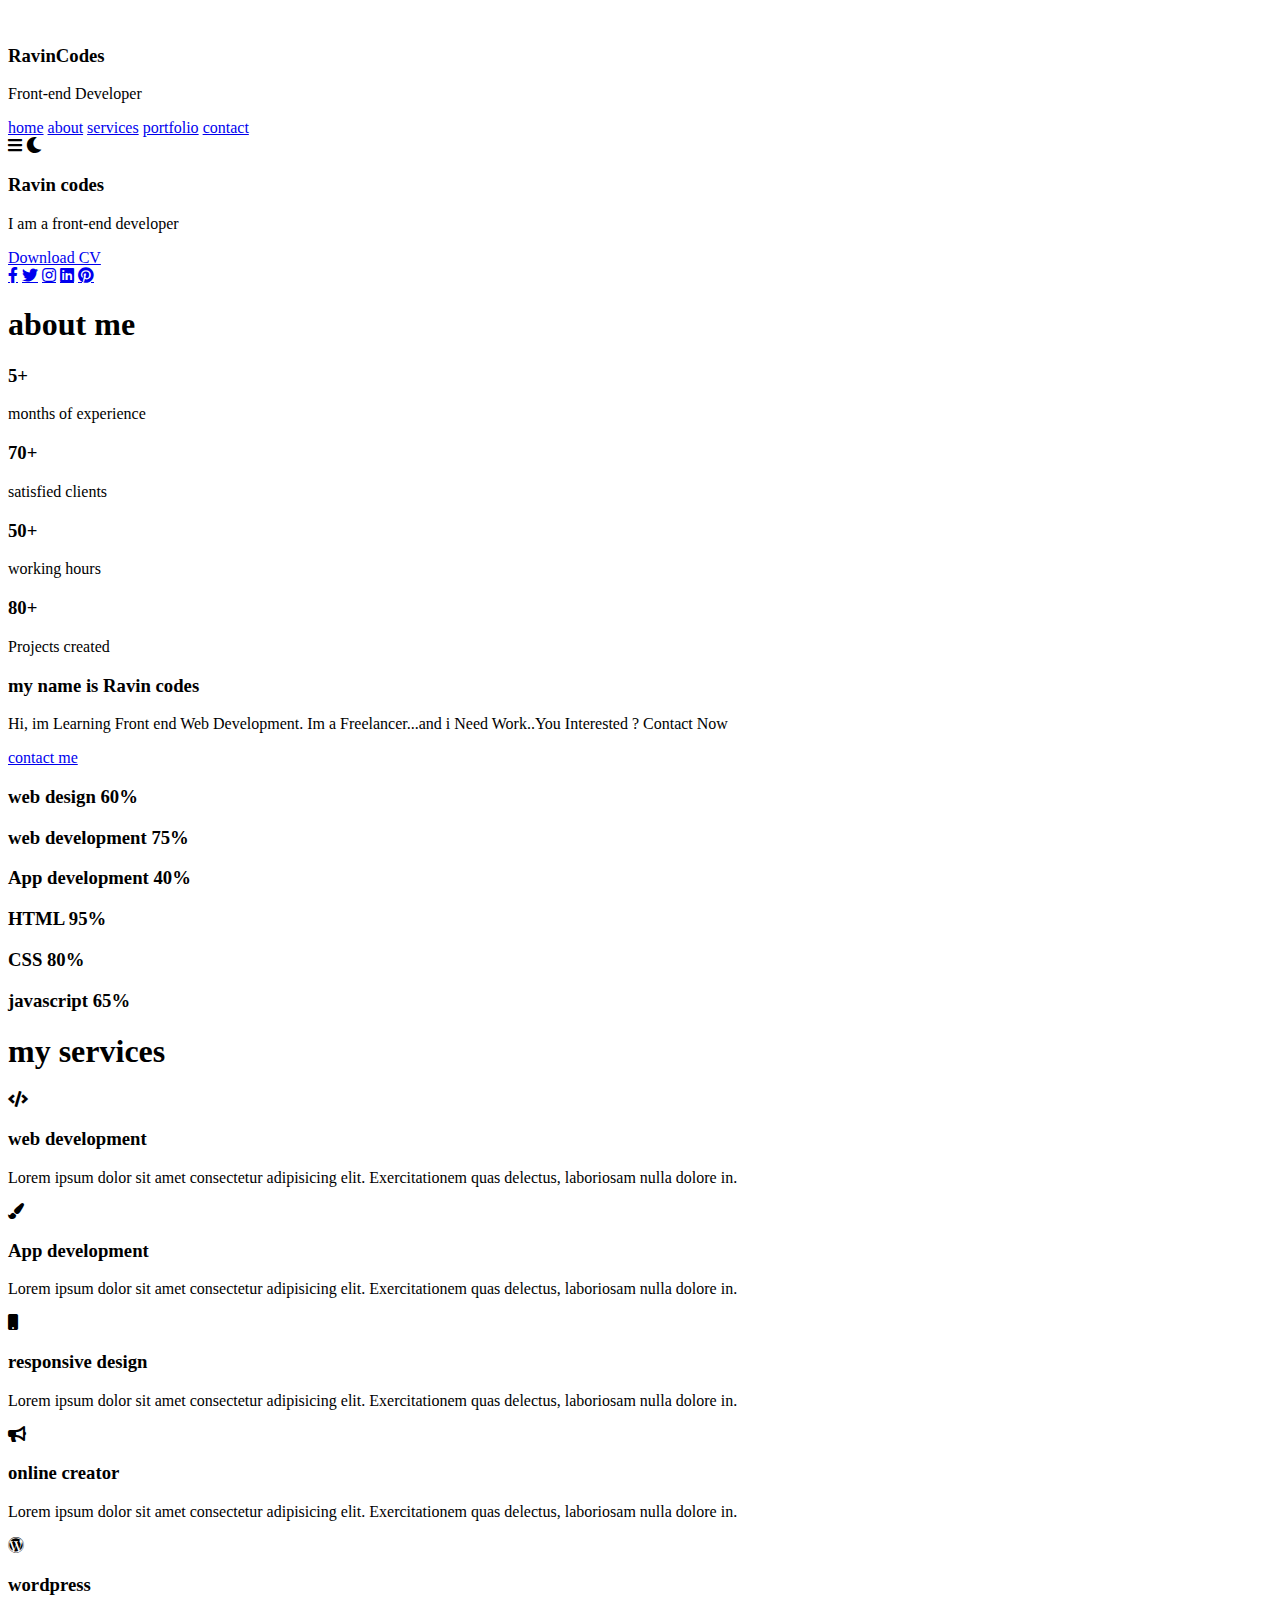
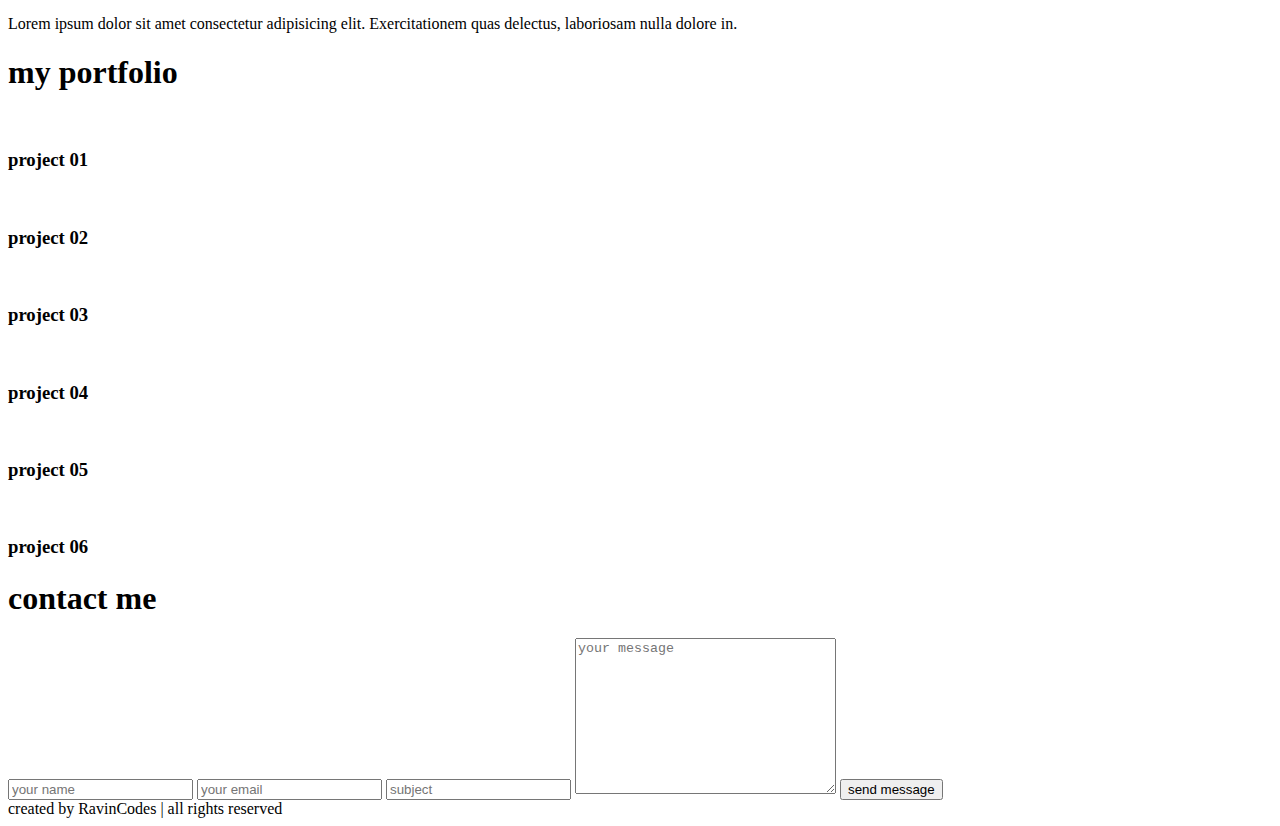
==== index.html @ 2573d25c "Update index.html" ====
<!DOCTYPE html>
<html lang="en">
<head>
    <meta charset="UTF-8">
    <meta http-equiv="X-UA-Compatible" content="IE=edge">
    <meta name="viewport" content="width=device-width, initial-scale=1.0">
    <title>RavinCodes || Portfolio</title>

    <!-- font awesome cdn link  -->
    <link rel="stylesheet" href="https://cdnjs.cloudflare.com/ajax/libs/font-awesome/5.15.4/css/all.min.css">

    <!-- custom css file link  -->
    <link rel="stylesheet" href="styles.css">

</head>
<body>
    
<!-- header section starts  -->

<header class="header">

    <div class="user">
        <img src="ravin.codes.jpg" alt="">
        <h3>RavinCodes</h3>
        <p>Front-end Developer</p>
    </div>

    <nav class="navbar">
        <a href="#home">home</a>
        <a href="#about">about</a>
        <a href="#services">services</a>
        <a href="#portfolio">portfolio</a>
        <a href="#contact">contact</a>
    </nav>

</header>

<!-- header section ends -->

<div id="menu-btn" class="fas fa-bars"></div>

<!-- theme toggler  -->

<div id="theme-toggler" class="fas fa-moon"></div>

<!-- home section starts  -->

<section class="home" id="home">

    <div class="content">
        <h3>Ravin codes</h3>
        <p>I am a front-end developer</p>
        <a href="#" class="btn">Download CV</a>
    </div>

    <div class="share">
        <a href="#" class="fab fa-facebook-f"></a>
        <a href="https://twitter.com/RavinTech56" class="fab fa-twitter"></a>
        <a href="https://www.instagram.com/ravin.codes/" class="fab fa-instagram"></a>
        <a href="#" class="fab fa-linkedin"></a>
        <a href="#" class="fab fa-pinterest"></a>
    </div>

</section>

<!-- home section ends -->

<!-- about section starts  -->

<section class="about" id="about">

    <h1 class="heading"> <span>about</span> me </h1>

    <div class="row">

        <div class="box-container">
            <div class="box">
                <h3>5+</h3>
                <p>months of experience</p>
            </div>
            <div class="box">
                <h3>70+</h3>
                <p>satisfied clients</p>
            </div>
            <div class="box">
                <h3>50+</h3>
                <p>working hours</p>
            </div>
            <div class="box">
                <h3>80+</h3>
                <p>Projects created</p>
            </div>
        </div>

        <div class="content">
            <h3>my name is <span>Ravin codes</span></h3>
            <p>Hi, im Learning Front end Web Development. Im a Freelancer...and i Need Work..You Interested ? Contact Now</p>
            <a href="#" class="btn">contact me</a>
        </div>

    </div>

    <div class="row">

        <div class="progress">
            <h3> web design <span>60%</span> </h3>
            <div class="bar bar-1-1"><span></span></div>
            <h3> web development <span>75%</span> </h3>
            <div class="bar bar-1-2"><span></span></div>
            <h3> App development <span>40%</span> </h3>
            <div class="bar bar-1-3"><span></span></div>
        </div>

        <div class="progress">
            <h3> HTML <span>95%</span> </h3>
            <div class="bar bar-2-1"><span></span></div>
            <h3> CSS <span>80%</span> </h3>
            <div class="bar bar-2-2"><span></span></div>
            <h3> javascript <span>65%</span> </h3>
            <div class="bar bar-2-3"><span></span></div>
        </div>

    </div>

</section>

<!-- about section ends -->

<!-- services section starts  -->

<section class="services" id="services">

    <h1 class="heading"> my <span>services</span> </h1>

    <div class="box-container">

        <div class="box">
            <i class="fas fa-code"></i>
            <h3>web development</h3>
            <p>Lorem ipsum dolor sit amet consectetur adipisicing elit. Exercitationem quas delectus, laboriosam nulla dolore in.</p>
        </div>

        <div class="box">
            <i class="fas fa-paint-brush"></i>
            <h3>App development</h3>
            <p>Lorem ipsum dolor sit amet consectetur adipisicing elit. Exercitationem quas delectus, laboriosam nulla dolore in.</p>
        </div>

        <div class="box">
            <i class="fas fa-mobile"></i>
            <h3>responsive design</h3>
            <p>Lorem ipsum dolor sit amet consectetur adipisicing elit. Exercitationem quas delectus, laboriosam nulla dolore in.</p>
        </div>

        <div class="box">
            <i class="fas fa-bullhorn"></i>
            <h3>online creator</h3>
            <p>Lorem ipsum dolor sit amet consectetur adipisicing elit. Exercitationem quas delectus, laboriosam nulla dolore in.</p>
        </div>

        <div class="box">
            <i class="fab fa-wordpress"></i>
            <h3>wordpress</h3>
            <p>Lorem ipsum dolor sit amet consectetur adipisicing elit. Exercitationem quas delectus, laboriosam nulla dolore in.</p>
        </div>

    </div>

</section>

<!-- services section ends -->

<!-- portfolio section starts  -->

<section class="portfolio" id="portfolio">

    <h1 class="heading"> my <span>portfolio</span> </h1>

    <div class="box-container">

        <div class="box">
            <img src="image.png" alt="">
            <div class="content">
                <h3>project 01</h3>
            </div>
        </div>

        <div class="box">
            <img src="img-2.png" alt="">
            <div class="content">
                <h3>project 02</h3>
            </div>
        </div>

        <div class="box">
            <img src="img-3.png" alt="">
            <div class="content">
                <h3>project 03</h3>
            </div>
        </div>

        <div class="box">
            <img src="img-4.png" alt="">
            <div class="content">
                <h3>project 04</h3>
            </div>
        </div>

        <div class="box">
            <img src="img-5.png" alt="">
            <div class="content">
                <h3>project 05</h3>
            </div>
        </div>

        <div class="box">
            <img src="img-6.png" alt="">
            <div class="content">
                <h3>project 06</h3>
            </div>
        </div>

    </div>

</section>

<!-- portfolio section ends -->

<!-- contact section starts -->

<section class="contact" id="contact">

    <h1 class="heading"> <span>contact</span> me </h1>

    <form action="https://formspree.io/f/mrgjjgkv" method="POST">
        <input name="Full Name" type="text" placeholder="your name" class="box">
        <input name="Email Account" type="email" placeholder="your email" class="box">
        <input name="Subject" type="text" placeholder="subject" class="box">
        <textarea name="Message Information" class="box" placeholder="your message" id="" cols="30" rows="10"></textarea>
        <input type="submit" value="send message" class="btn">
    </form>

</section>

<!-- contact section ends -->

<div class="credits"> created by <span>RavinCodes</span> | all rights reserved </div>


<!-- custom js file link  -->
<script src="portfolio.js"></script>

</body>
</html>
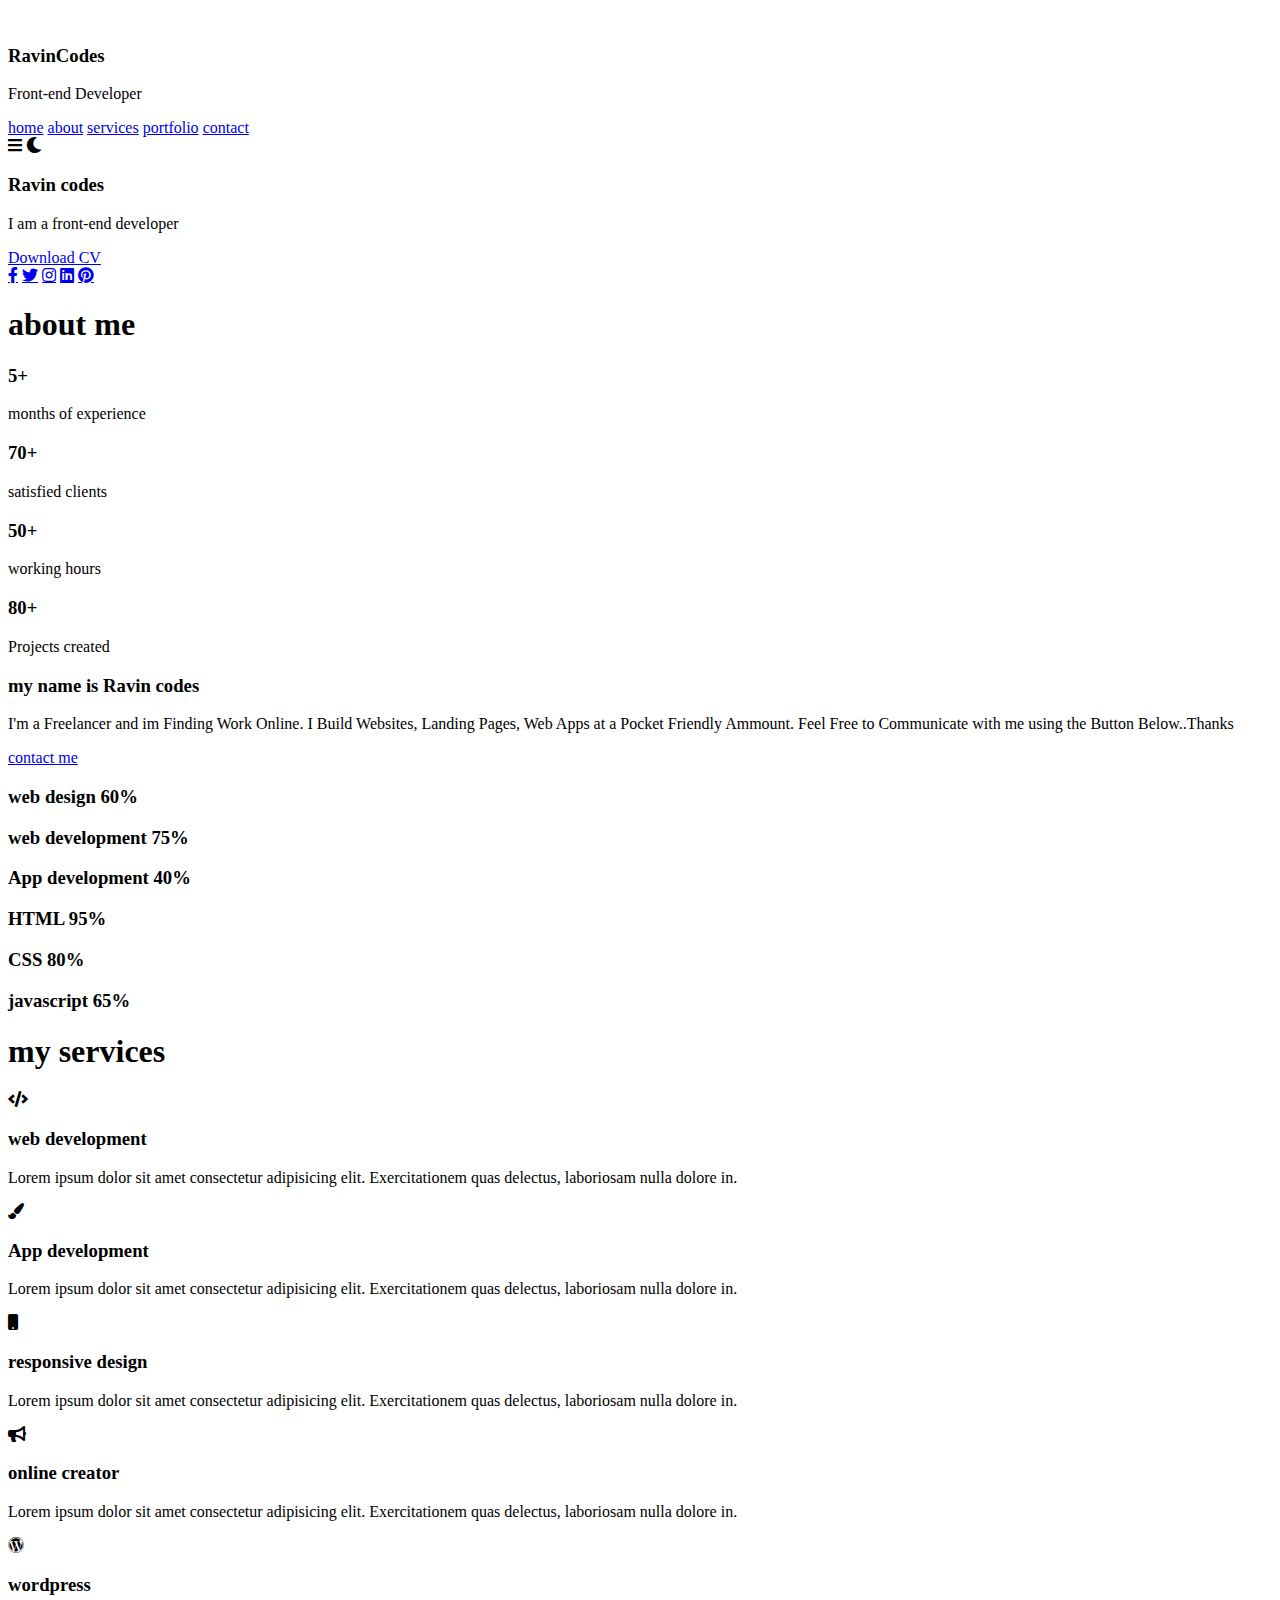
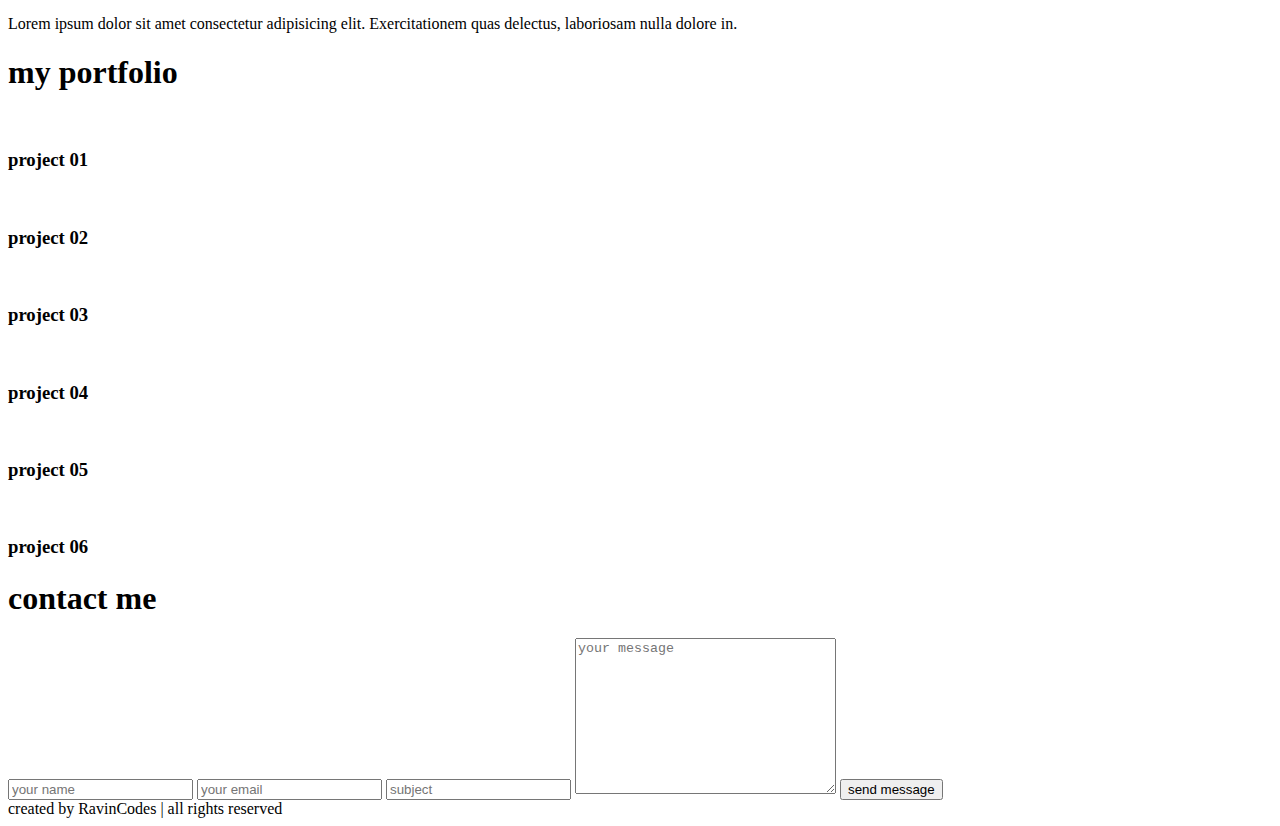
==== commit b9c9a526: "Update index.html" ====
--- a/index.html
+++ b/index.html
@@ -94,7 +94,7 @@
 
         <div class="content">
             <h3>my name is <span>Ravin codes</span></h3>
-            <p>Hi, im Learning Front end Web Development. Im a Freelancer...and i Need Work..You Interested ? Contact Now</p>
+            <p>I'm a Freelancer and im Finding Work Online. I Build Websites, Landing Pages, Web Apps at a Pocket Friendly Ammount. Feel Free to Communicate with me using the Button Below..Thanks</p>
             <a href="#" class="btn">contact me</a>
         </div>
 
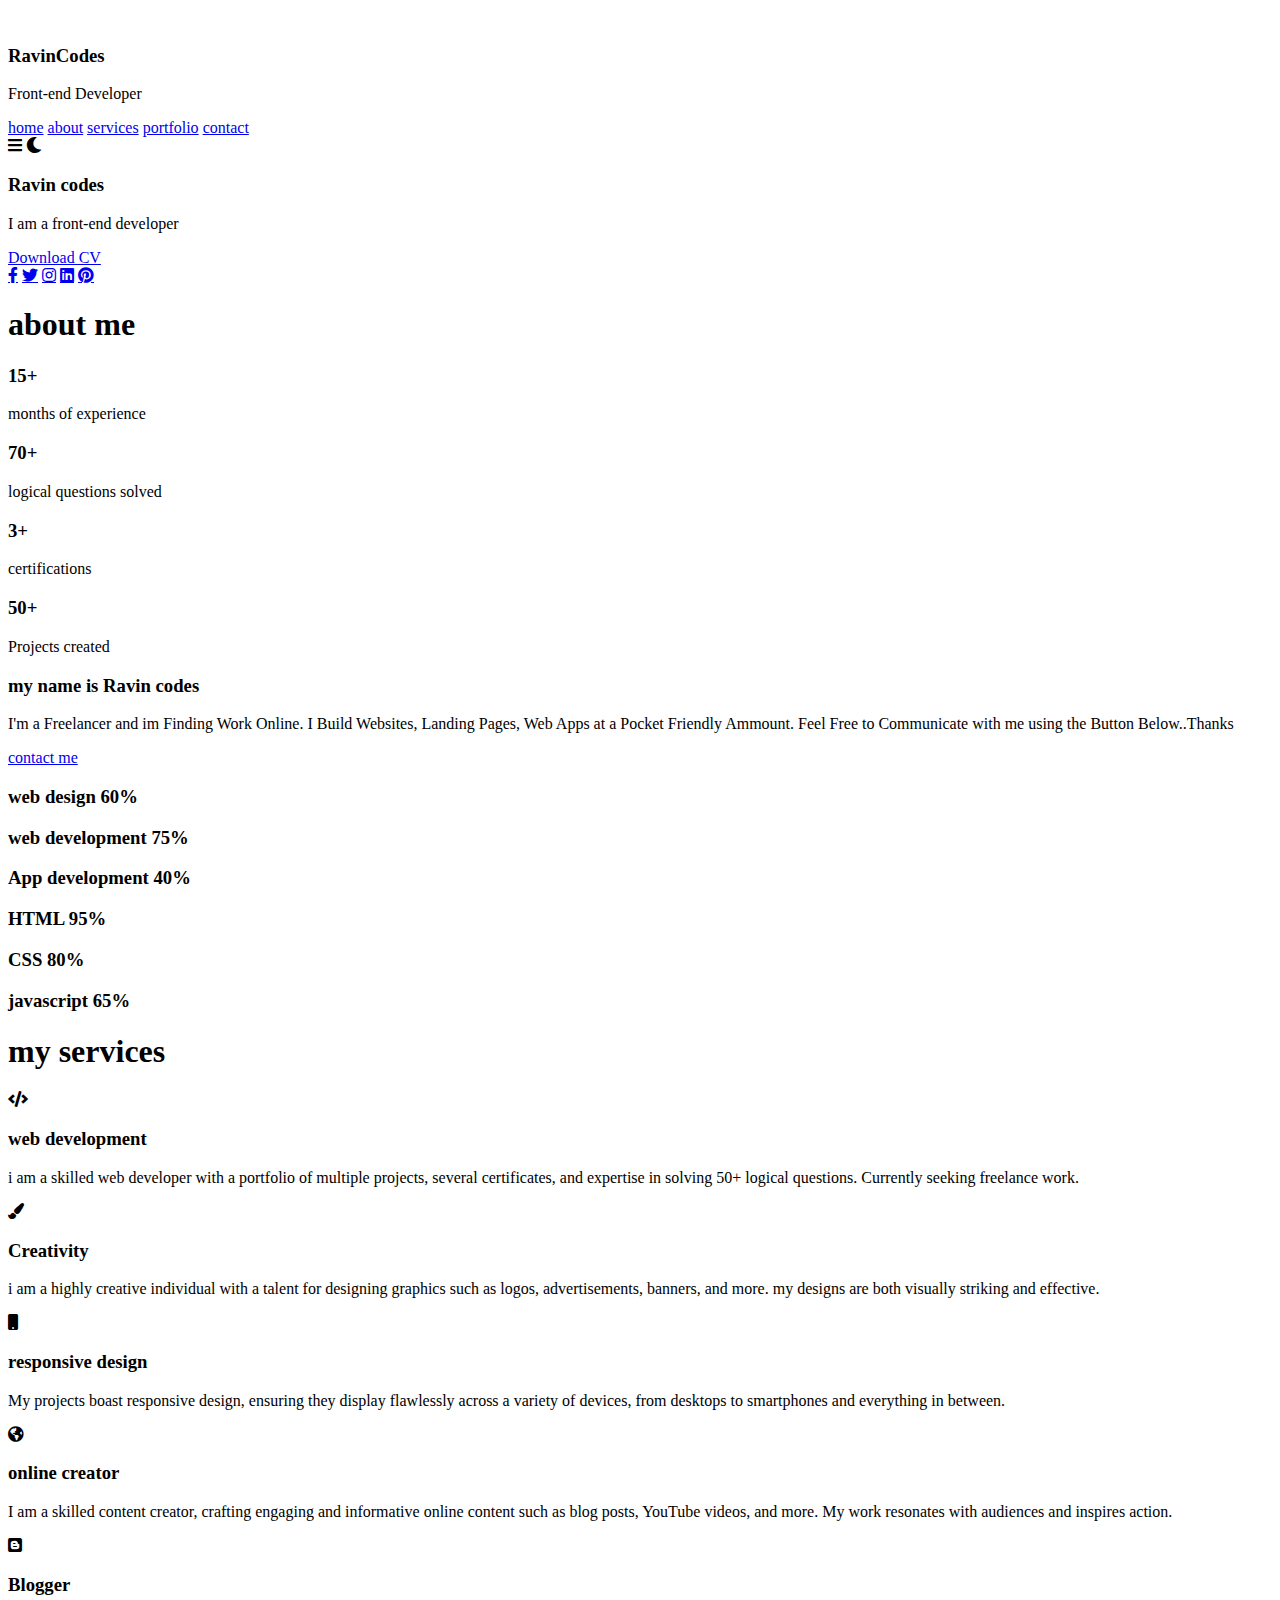
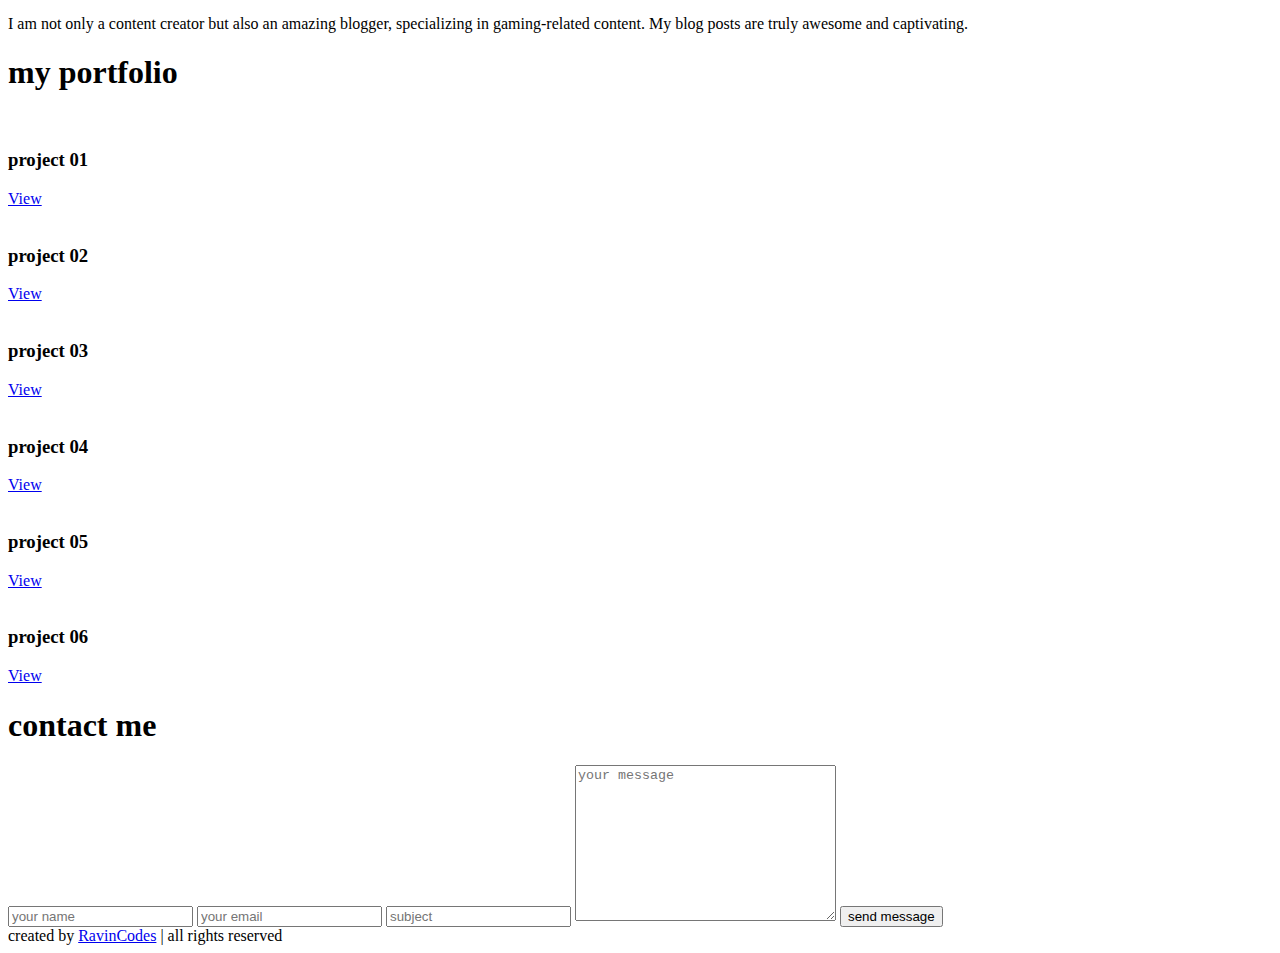
==== commit 624c05b4: "Update index.html" ====
--- a/index.html
+++ b/index.html
@@ -12,6 +12,12 @@
     <!-- custom css file link  -->
     <link rel="stylesheet" href="styles.css">
 
+    <!-- Adsense Link     -->
+    
+    <script async src="https://pagead2.googlesyndication.com/pagead/js/adsbygoogle.js?client=ca-pub-9619316453219452"
+     crossorigin="anonymous"></script>
+    
+    
 </head>
 <body>
     
@@ -75,19 +81,19 @@
 
         <div class="box-container">
             <div class="box">
-                <h3>5+</h3>
+                <h3>15+</h3>
                 <p>months of experience</p>
             </div>
             <div class="box">
                 <h3>70+</h3>
-                <p>satisfied clients</p>
+                <p>logical questions solved</p>
+            </div>
+            <div class="box">
+                <h3>3+</h3>
+                <p>certifications</p>
             </div>
             <div class="box">
                 <h3>50+</h3>
-                <p>working hours</p>
-            </div>
-            <div class="box">
-                <h3>80+</h3>
                 <p>Projects created</p>
             </div>
         </div>
@@ -95,7 +101,7 @@
         <div class="content">
             <h3>my name is <span>Ravin codes</span></h3>
             <p>I'm a Freelancer and im Finding Work Online. I Build Websites, Landing Pages, Web Apps at a Pocket Friendly Ammount. Feel Free to Communicate with me using the Button Below..Thanks</p>
-            <a href="#" class="btn">contact me</a>
+            <a href="#contact" class="btn">contact me</a>
         </div>
 
     </div>
@@ -137,31 +143,31 @@
         <div class="box">
             <i class="fas fa-code"></i>
             <h3>web development</h3>
-            <p>Lorem ipsum dolor sit amet consectetur adipisicing elit. Exercitationem quas delectus, laboriosam nulla dolore in.</p>
+            <p>i am a skilled web developer with a portfolio of multiple projects, several certificates, and expertise in solving 50+ logical questions. Currently seeking freelance work.</p>
         </div>
 
         <div class="box">
             <i class="fas fa-paint-brush"></i>
-            <h3>App development</h3>
-            <p>Lorem ipsum dolor sit amet consectetur adipisicing elit. Exercitationem quas delectus, laboriosam nulla dolore in.</p>
+            <h3>Creativity</h3>
+            <p>i am a highly creative individual with a talent for designing graphics such as logos, advertisements, banners, and more. my designs are both visually striking and effective.</p>
         </div>
 
         <div class="box">
             <i class="fas fa-mobile"></i>
             <h3>responsive design</h3>
-            <p>Lorem ipsum dolor sit amet consectetur adipisicing elit. Exercitationem quas delectus, laboriosam nulla dolore in.</p>
-        </div>
-
-        <div class="box">
-            <i class="fas fa-bullhorn"></i>
+            <p>My projects boast responsive design, ensuring they display flawlessly across a variety of devices, from desktops to smartphones and everything in between.</p>
+        </div>
+
+        <div class="box">
+            <i class="fas fa-globe-americas"></i>
             <h3>online creator</h3>
-            <p>Lorem ipsum dolor sit amet consectetur adipisicing elit. Exercitationem quas delectus, laboriosam nulla dolore in.</p>
-        </div>
-
-        <div class="box">
-            <i class="fab fa-wordpress"></i>
-            <h3>wordpress</h3>
-            <p>Lorem ipsum dolor sit amet consectetur adipisicing elit. Exercitationem quas delectus, laboriosam nulla dolore in.</p>
+            <p>I am a skilled content creator, crafting engaging and informative online content such as blog posts, YouTube videos, and more. My work resonates with audiences and inspires action.</p>
+        </div>
+
+        <div class="box">
+            <i class="fab fa-blogger"></i>
+            <h3>Blogger</h3>
+            <p>I am not only a content creator but also an amazing blogger, specializing in gaming-related content. My blog posts are truly awesome and captivating.</p>
         </div>
 
     </div>
@@ -182,6 +188,7 @@
             <img src="image.png" alt="">
             <div class="content">
                 <h3>project 01</h3>
+                <a href="#" class="btn">View</a>
             </div>
         </div>
 
@@ -189,6 +196,7 @@
             <img src="img-2.png" alt="">
             <div class="content">
                 <h3>project 02</h3>
+                <a href="#" class="btn">View</a>
             </div>
         </div>
 
@@ -196,6 +204,7 @@
             <img src="img-3.png" alt="">
             <div class="content">
                 <h3>project 03</h3>
+                <a href="#" class="btn">View</a>
             </div>
         </div>
 
@@ -203,6 +212,7 @@
             <img src="img-4.png" alt="">
             <div class="content">
                 <h3>project 04</h3>
+                <a href="#" class="btn">View</a>
             </div>
         </div>
 
@@ -210,6 +220,7 @@
             <img src="img-5.png" alt="">
             <div class="content">
                 <h3>project 05</h3>
+                <a href="#" class="btn">View</a>
             </div>
         </div>
 
@@ -217,6 +228,7 @@
             <img src="img-6.png" alt="">
             <div class="content">
                 <h3>project 06</h3>
+                <a href="#" class="btn">View</a>
             </div>
         </div>
 
@@ -244,7 +256,7 @@
 
 <!-- contact section ends -->
 
-<div class="credits"> created by <span>RavinCodes</span> | all rights reserved </div>
+<div class="credits"> created by <span><a href="https://www.instagram.com/ravin.codes/">RavinCodes</span></a> | all rights reserved </div>
 
 
 <!-- custom js file link  -->
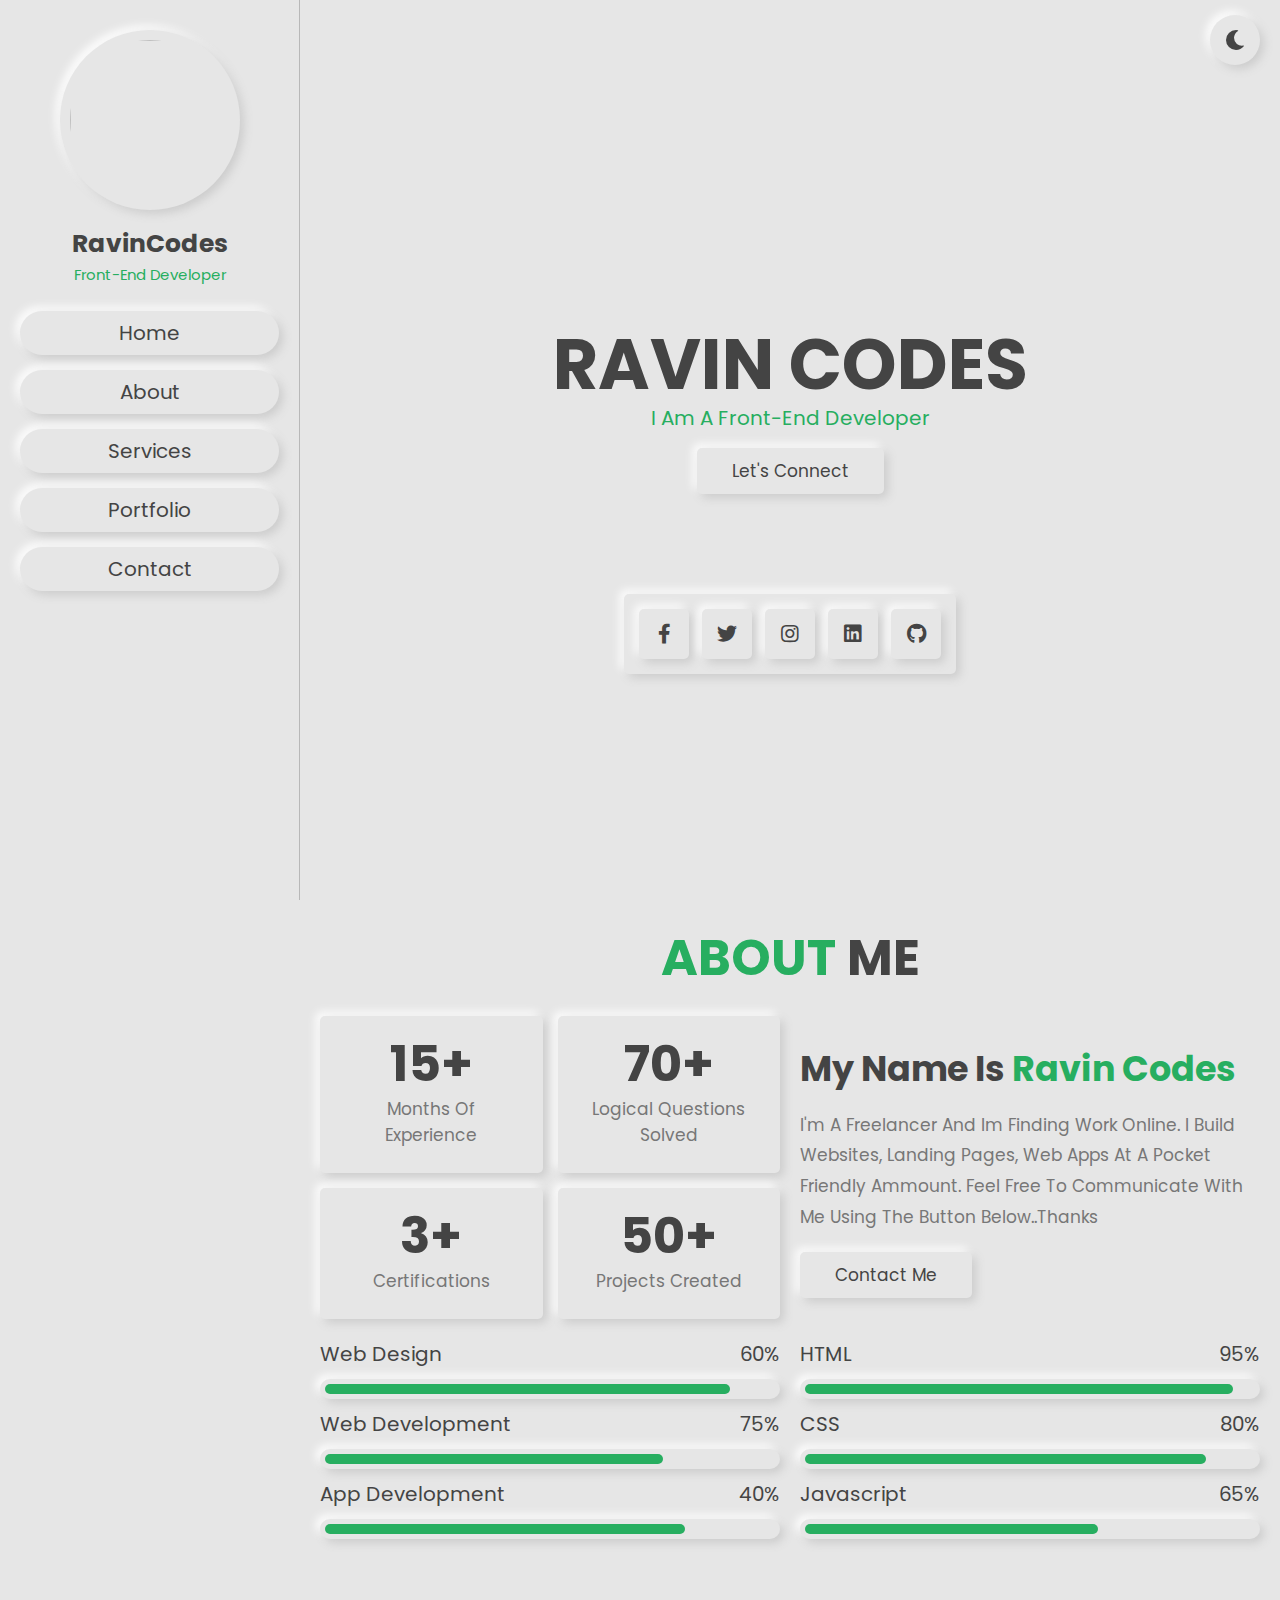
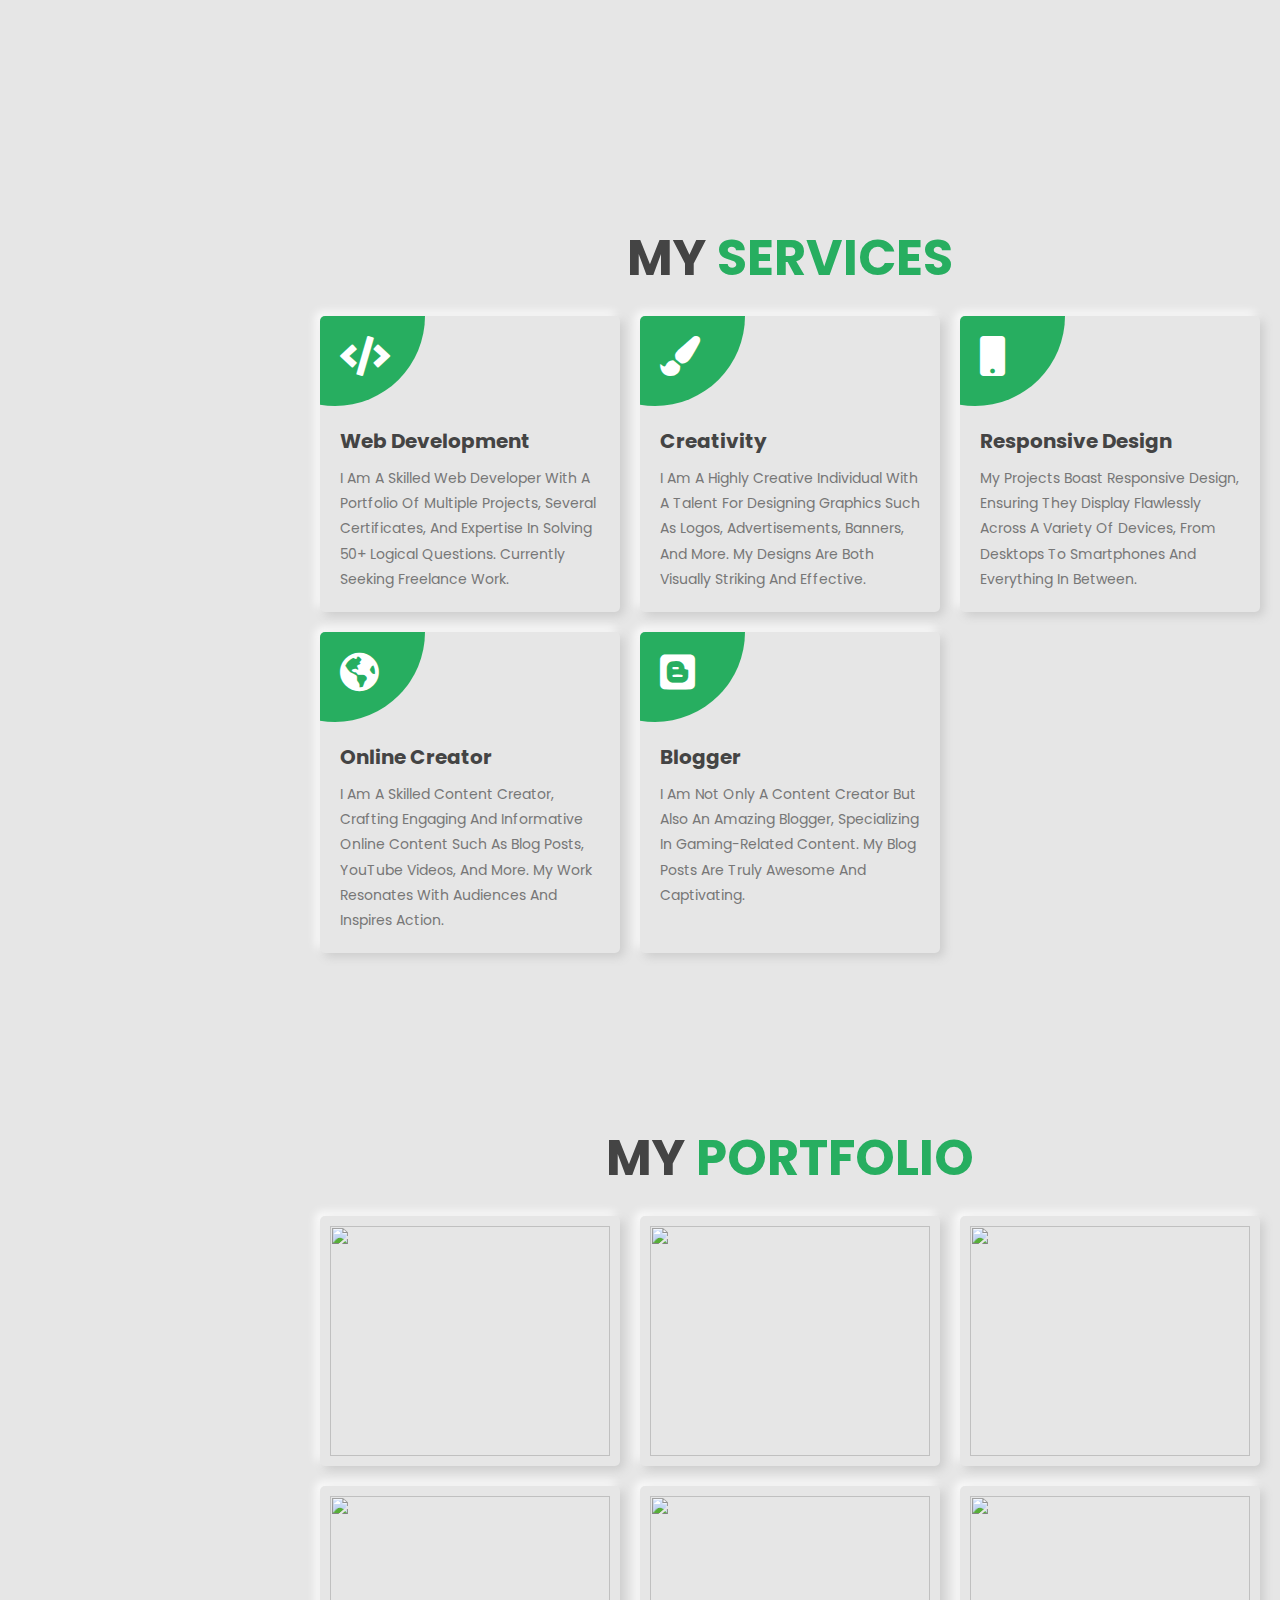
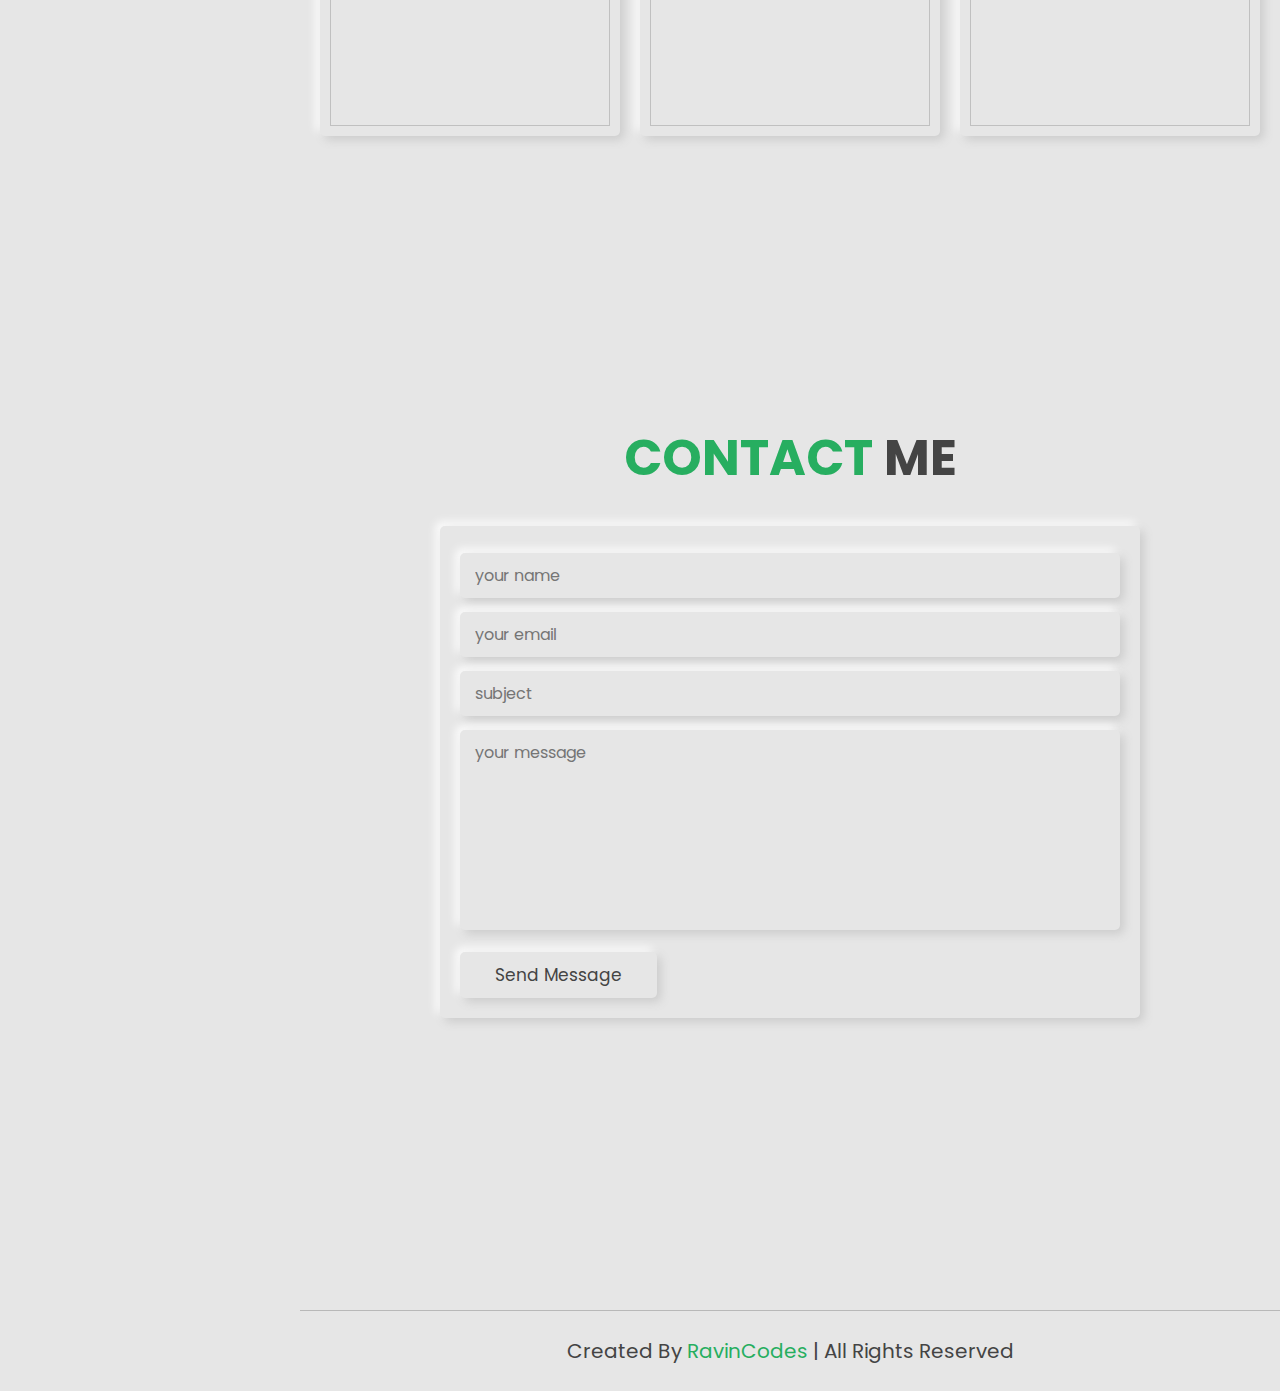
==== commit 2cd1316d: "Update index.html" ====
--- a/index.html
+++ b/index.html
@@ -56,15 +56,15 @@
     <div class="content">
         <h3>Ravin codes</h3>
         <p>I am a front-end developer</p>
-        <a href="#" class="btn">Download CV</a>
+        <a href="#contact" class="btn">Let's Connect</a>
     </div>
 
     <div class="share">
         <a href="#" class="fab fa-facebook-f"></a>
         <a href="https://twitter.com/RavinTech56" class="fab fa-twitter"></a>
         <a href="https://www.instagram.com/ravin.codes/" class="fab fa-instagram"></a>
-        <a href="#" class="fab fa-linkedin"></a>
-        <a href="#" class="fab fa-pinterest"></a>
+        <a href="https://www.linkedin.com/in/ravin-codes-64129b229/" class="fab fa-linkedin"></a>
+        <a href="https://github.com/RavinCodes" class="fab fa-github"></a>
     </div>
 
 </section>
@@ -256,7 +256,7 @@
 
 <!-- contact section ends -->
 
-<div class="credits"> created by <span><a href="https://www.instagram.com/ravin.codes/">RavinCodes</span></a> | all rights reserved </div>
+<div class="credits"> created by <span><a href="https://www.instagram.com/ravin.codes/">RavinCodes</a></span> | all rights reserved </div>
 
 
 <!-- custom js file link  -->
--- a/styles.css
+++ b/styles.css
@@ -0,0 +1,530 @@
+@import url('https://fonts.googleapis.com/css2?family=Poppins:wght@100;200;300;400;500;600;700&display=swap');
+
+:root{
+    --green:#27ae60;
+    --black:#444;
+    --light-color:#777;
+    --bg-color:#e6e6e6;
+    --border:.1rem solid rgba(0,0,0,.2);
+    --box-shadow:.4rem .4rem 1rem #ccc,
+                -.4rem -.4rem 1rem #fff;
+    --box-shadow-inset:.4rem .4rem 1rem #ccc inset,
+                      -.4rem -.4rem 1rem #fff inset;
+}
+
+*{
+    font-family: 'Poppins', sans-serif;
+    margin:0; padding:0;
+    box-sizing: border-box;
+    outline: none; border:none;
+    text-decoration: none;
+    text-transform: capitalize;
+    transition: .2s linear;
+}
+
+html{
+    font-size: 62.5%;
+    overflow-x: hidden;
+    scroll-behavior: smooth;
+}
+
+body{
+    background: var(--bg-color);
+    padding-left: 30rem;
+}
+
+body.active{
+    --black:#fff;
+    --light-color:#ddd;
+    --bg-color:#222;
+    --border:.1rem solid rgba(0,0,0,.4);
+    --box-shadow:.4rem .4rem 1rem #111,
+                -.4rem -.4rem 1rem #333;
+    --box-shadow-inset:.4rem .4rem 1rem #111 inset,
+                      -.4rem -.4rem 1rem #333 inset;
+}
+
+section{
+    min-height: 100vh;
+    padding:2rem;
+}
+
+.btn{
+    margin-top: 1rem;
+    display: inline-block;
+    padding:1rem 3.5rem;
+    border-radius: .5rem;
+    font-size: 1.7rem;
+    cursor: pointer;
+    background: none;
+    color:var(--black);
+    box-shadow: var(--box-shadow);
+}
+
+.btn:hover{
+    box-shadow: var(--box-shadow-inset);
+    color:var(--green);
+}
+
+.heading{
+    text-align: center;
+    font-size: 5rem;
+    color:var(--black);
+    text-transform: uppercase;
+    padding-bottom: 2rem;
+}
+
+.heading span{
+    color:var(--green);
+    text-transform: uppercase;
+}
+
+.header{
+    position: fixed;
+    top:0; left: 0;
+    z-index: 999;
+    background: var(--bg-color);
+    width: 30rem;
+    border-right: var(--border);
+    height: 100%;
+    padding:2rem;
+    text-align: center;
+}
+
+.header .user img{
+    margin:1rem 0;
+    border:1rem solid transparent;
+    border-radius: 50%;
+    height: 18rem;
+    width: 18rem;
+    box-shadow: var(--box-shadow);
+}
+
+.header .user h3{
+    color:var(--black);
+    font-size: 2.5rem;
+}
+
+.header .user p{
+    color:var(--green);
+    font-size: 1.5rem;
+}
+
+.header .navbar{
+    padding-top: 1rem;
+}
+
+.header .navbar a{
+    display: block;
+    margin:1.5rem 0;
+    padding:.7rem;
+    border-radius: 5rem;
+    font-size: 2rem;
+    box-shadow: var(--box-shadow);
+    color:var(--black);
+}
+
+.header .navbar a:hover{
+    box-shadow: var(--box-shadow-inset);
+    color: var(--green);
+}
+
+#menu-btn{
+    position: fixed;
+    top:1.5rem; left: 2rem;
+    z-index: 1000;
+    height: 5rem;
+    width: 5rem;
+    line-height: 5rem;
+    border-radius: 50%;
+    font-size: 2rem;
+    cursor: pointer;
+    box-shadow: var(--box-shadow);
+    text-align: center;
+    color:var(--black);
+    background: var(--bg-color);
+    display: none;
+}
+
+#menu-btn:hover{
+    color:var(--green);
+    box-shadow: var(--box-shadow-inset);
+}
+
+#theme-toggler{
+    position: fixed;
+    top:1.5rem; right: 2rem;
+    z-index: 1000;
+    height: 5rem;
+    width: 5rem;
+    line-height: 5rem;
+    border-radius: 50%;
+    font-size: 2rem;
+    cursor: pointer;
+    box-shadow: var(--box-shadow);
+    text-align: center;
+    color:var(--black);
+    background: var(--bg-color);
+}
+
+#theme-toggler:hover{
+    color:var(--green);
+    box-shadow: var(--box-shadow-inset);
+}
+
+.home{
+    display: flex;
+    flex-flow: column;
+    align-items: center;
+    justify-content: center;
+    text-align: center;
+}
+
+.home .content h3{
+    font-size: 7rem;
+    color:var(--black);
+    line-height: 1.1;
+    text-transform: uppercase;
+}
+
+.home .content p{
+    font-size: 2rem;
+    color:var(--green);
+    padding-bottom: .5rem;
+}
+
+.home .share{
+    position: relative;
+    top: 10rem;
+    border-radius: .5rem;
+    box-shadow: var(--box-shadow);
+    padding:1rem;
+}
+
+.home .share a{
+    height: 5rem;
+    width: 5rem;
+    line-height: 5rem;
+    box-shadow: var(--box-shadow);
+    margin:.5rem;
+    font-size: 2rem;
+    color:var(--black);
+    border-radius: .5rem;
+}
+
+.home .share a:hover{
+    box-shadow: var(--box-shadow-inset);
+    color:var(--green);
+}
+
+.about .row{
+    display: flex;
+    align-items: center;
+    flex-wrap: wrap-reverse;
+    gap:2rem;
+}
+
+.about .row .box-container{
+    flex:1 1 40rem;
+    display: flex;
+    gap:1.5rem;
+    flex-wrap: wrap;
+}
+
+.about .row .box-container .box{
+    flex:1 1 18rem;
+    text-align: center;
+    padding:2rem;
+    border-radius: .5rem;
+    box-shadow: var(--box-shadow);
+}
+
+.about .row .box-container .box h3{
+    font-size: 5rem;
+    color:var(--black);
+    line-height: 1.1;
+}
+
+.about .row .box-container .box p{
+    font-size: 1.7rem;
+    color:var(--light-color);
+    padding:.5rem 0;
+}
+
+.about .row .content{
+    flex:1 1 40rem;
+}
+
+.about .row .content h3{
+    font-size: 3.5rem;
+    color:var(--black);
+    line-height: 1.8;
+}
+
+.about .row .content h3 span{
+    color:var(--green);
+}
+
+.about .row .content p{
+    font-size: 1.7rem;
+    color:var(--light-color);
+    line-height: 1.8;
+    padding:1rem 0;
+}
+
+.about .row:nth-child(3){
+    padding-top: 2rem;
+}
+
+.about .row .progress{
+    flex:1 1 40rem;
+}
+
+.about .row .progress h3{
+    color:var(--black);
+    font-weight: normal;
+    font-size: 2rem;
+    display: flex;
+    align-items: center;
+    justify-content: space-between;
+}
+
+.about .row .progress .bar{
+    box-shadow: var(--box-shadow);
+    border-radius: 5rem;
+    height:2rem;
+    padding:.5rem;
+    margin:1rem 0;
+}
+
+.about .row .progress .bar span{
+    display: block;
+    height: 100%;
+    background: var(--green);
+    border-radius: 5rem;
+}
+
+.about .row .progress .bar-1-1 span{
+    width: 90%;
+}
+
+.about .row .progress .bar-1-2 span{
+    width: 75%;
+}
+
+.about .row .progress .bar-1-3 span{
+    width: 80%;
+}
+
+.about .row .progress .bar-2-1 span{
+    width: 95%;
+}
+
+.about .row .progress .bar-2-2 span{
+    width: 89%;
+}
+
+.about .row .progress .bar-2-3 span{
+    width: 65%;
+}
+
+.services .box-container{
+    display: grid;
+    grid-template-columns: repeat(auto-fit, minmax(27rem, 1fr));
+    gap:2rem;
+}
+
+.services .box-container .box{
+    padding:2rem;
+    border-radius: .5rem;
+    box-shadow: var(--box-shadow);
+    position: relative;
+    z-index: 0;
+    overflow:hidden;
+}
+
+.services .box-container .box i{
+    font-size:4rem;
+    padding-bottom: 5rem;
+    color:#fff;
+}
+
+.services .box-container .box h3{
+    font-size:2rem;
+    padding-bottom: 1rem;
+    color:var(--black);
+}
+
+.services .box-container .box p{
+    font-size:1.4rem;
+    line-height: 1.8;
+    color:var(--light-color);
+}
+
+.services .box-container .box::before{
+    content: '';
+    position: absolute;
+    top:0; left: 0;
+    height: 100%;
+    width: 100%;
+    background: var(--green);
+    z-index: -1;
+    clip-path: circle(9rem at 5% 0%);
+    transition: .3s linear;
+}
+
+.services .box-container .box:hover::before{    
+    clip-path: circle(100%);
+}
+
+.services .box-container .box:hover > *{
+    color:#fff;
+}
+
+.portfolio .box-container{
+    display: grid;
+    grid-template-columns: repeat(auto-fit, minmax(27rem, 1fr));
+    gap:2rem;
+}
+
+.portfolio .box-container .box{
+    height: 25rem;
+    border-radius: .5rem;
+    overflow:hidden;
+    box-shadow: var(--box-shadow);
+    position: relative;
+    border:1rem solid transparent;
+}
+
+.portfolio .box-container .box img{
+    height: 100%;
+    width: 100%;
+    object-fit: cover;
+}
+
+.portfolio .box-container .box .content{
+    position: absolute;
+    top:0; left: 0;
+    height: 100%;
+    width: 100%;
+    background: var(--bg-color);
+    display: grid;
+    place-items: center;
+    transform: scale(0);
+}
+
+.portfolio .box-container .box:hover .content{
+    transform: scale(1);
+    border:2px solid var(--green);
+}
+
+.portfolio .box-container .box .content h3{
+    font-size: 2.5rem;
+    color:var(--black);
+    text-transform: uppercase;
+    transform: translateY(-7rem);
+    opacity: 0;
+    transition-delay: .3s;
+}
+
+.portfolio .box-container .box:hover .content h3{
+    transform: translateY(0rem);
+    opacity: 1;
+}
+
+.contact form{
+    margin:1rem auto;
+    max-width: 70rem;
+    border-radius: .5rem;
+    box-shadow: var(--box-shadow);
+    padding:2rem;
+}
+
+.contact form .box{
+    padding:1rem 1.5rem;
+    width:100%;
+    background: none;
+    color:var(--black);
+    font-size: 1.6rem;
+    text-transform: none;
+    margin:.7rem 0;
+    box-shadow: var(--box-shadow);
+    border-radius: .5rem;
+}
+
+.contact form textarea{
+    height: 20rem;
+    resize: none;
+}
+
+.contact form .box:focus{
+    box-shadow: var(--box-shadow-inset);
+}
+
+.credits{
+    font-size: 2rem;
+    text-align: center;
+    padding:2.5rem 1rem;
+    margin-top: 1rem;
+    border-top: var(--border);
+    color:var(--black);
+}
+
+.credits span a{
+    color: var(--green);
+}
+
+
+
+
+
+
+
+
+
+
+
+
+
+
+
+
+/* media queries  */
+
+@media (max-width:991px){
+
+    html{
+        font-size: 55%;
+    }
+
+    body{
+        padding-left: 0;
+    }
+
+    .header{
+        left:-110%;
+    }
+
+    .header.active{
+        left:0%;
+        transition: .4s linear;
+    }
+
+    #menu-btn{
+        display: initial;
+    }
+
+}
+
+@media (max-width:450px){
+
+    html{
+        font-size: 50%;
+    }
+
+    .header{
+        width:100%;
+        border-right: 0;
+    }
+
+}
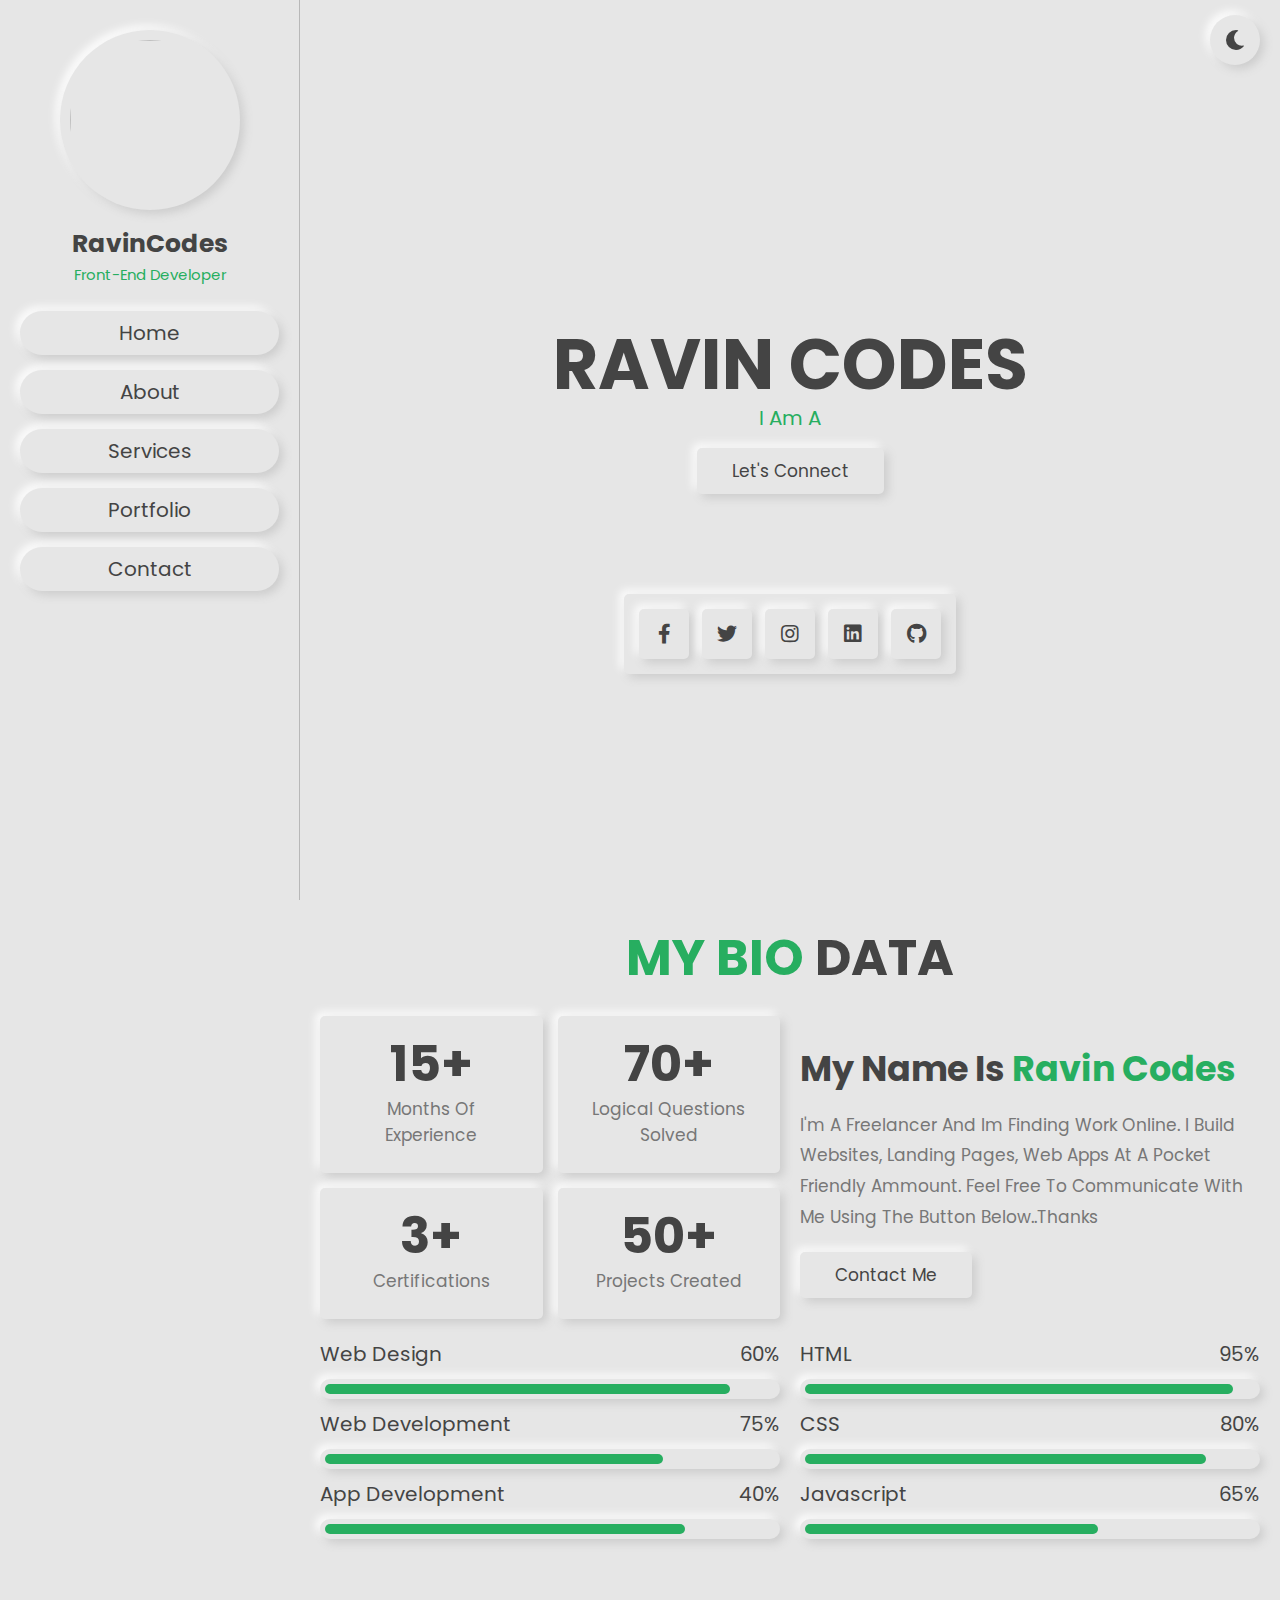
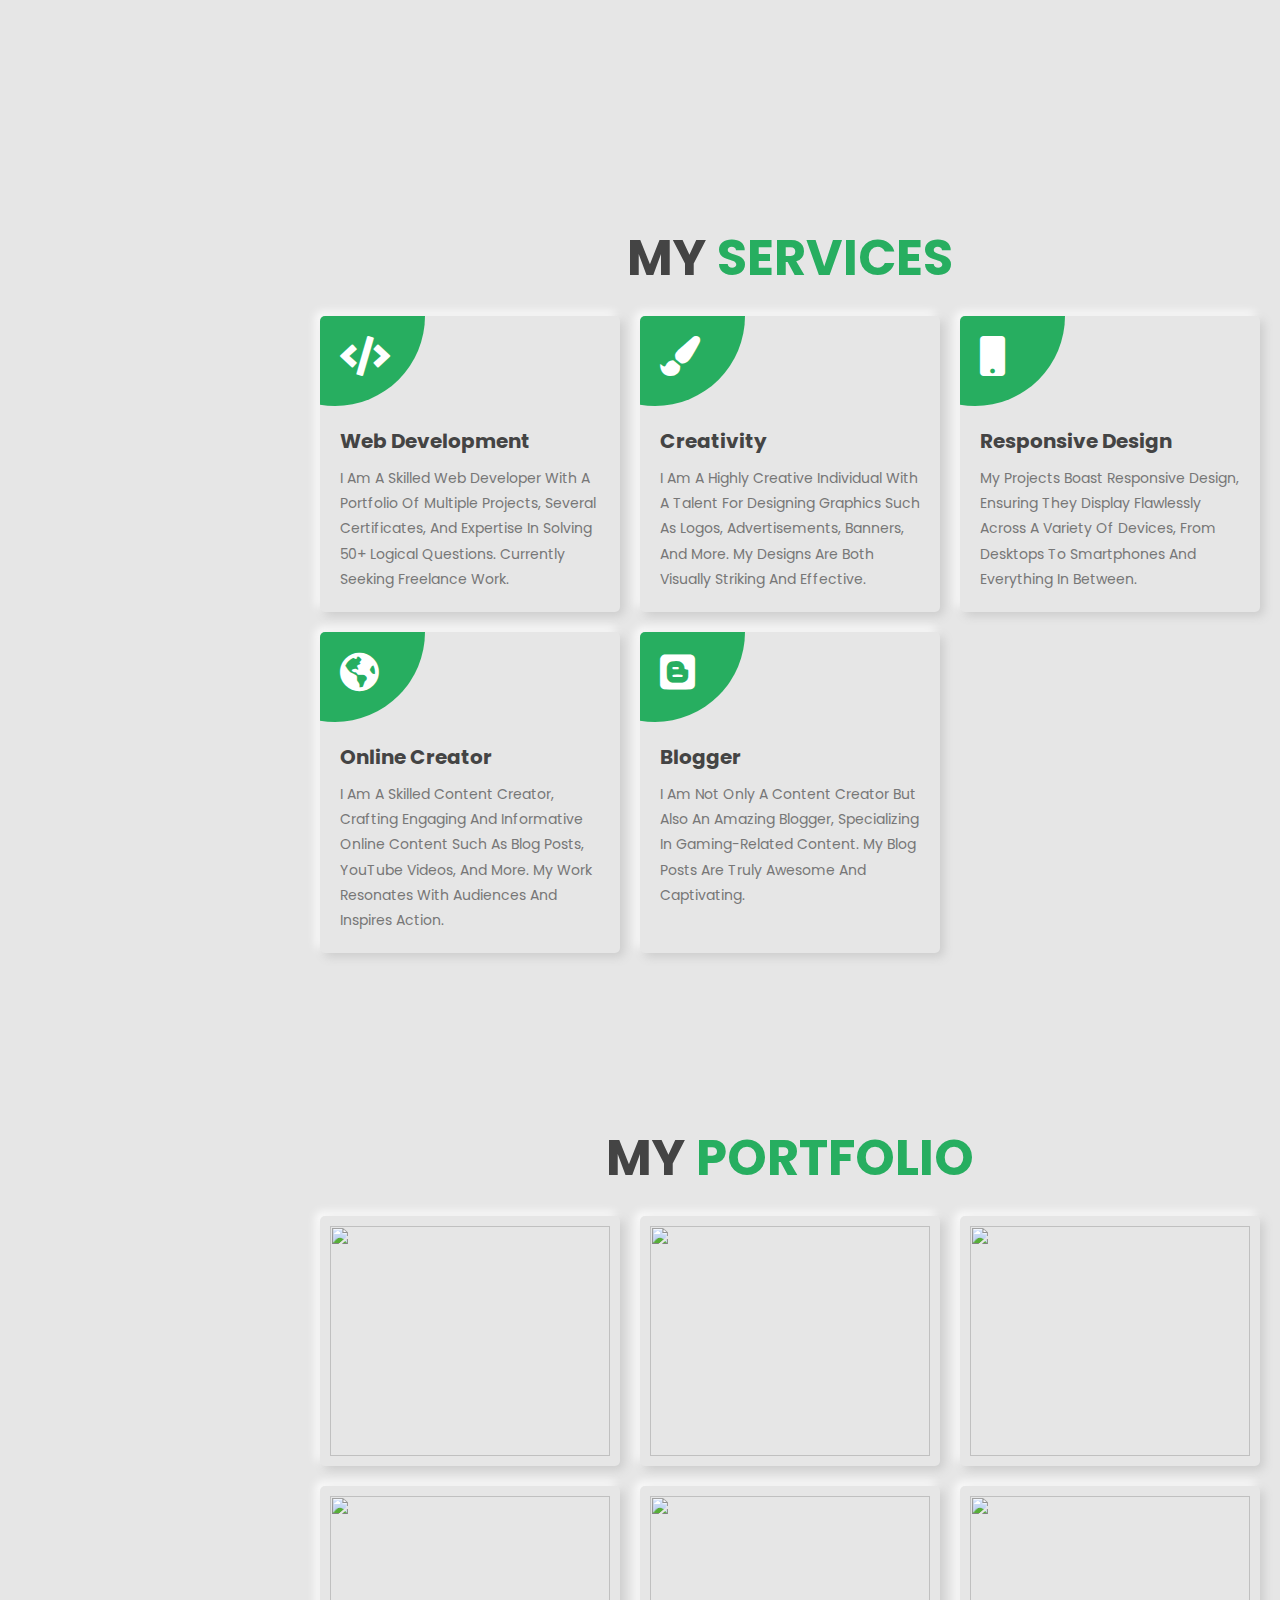
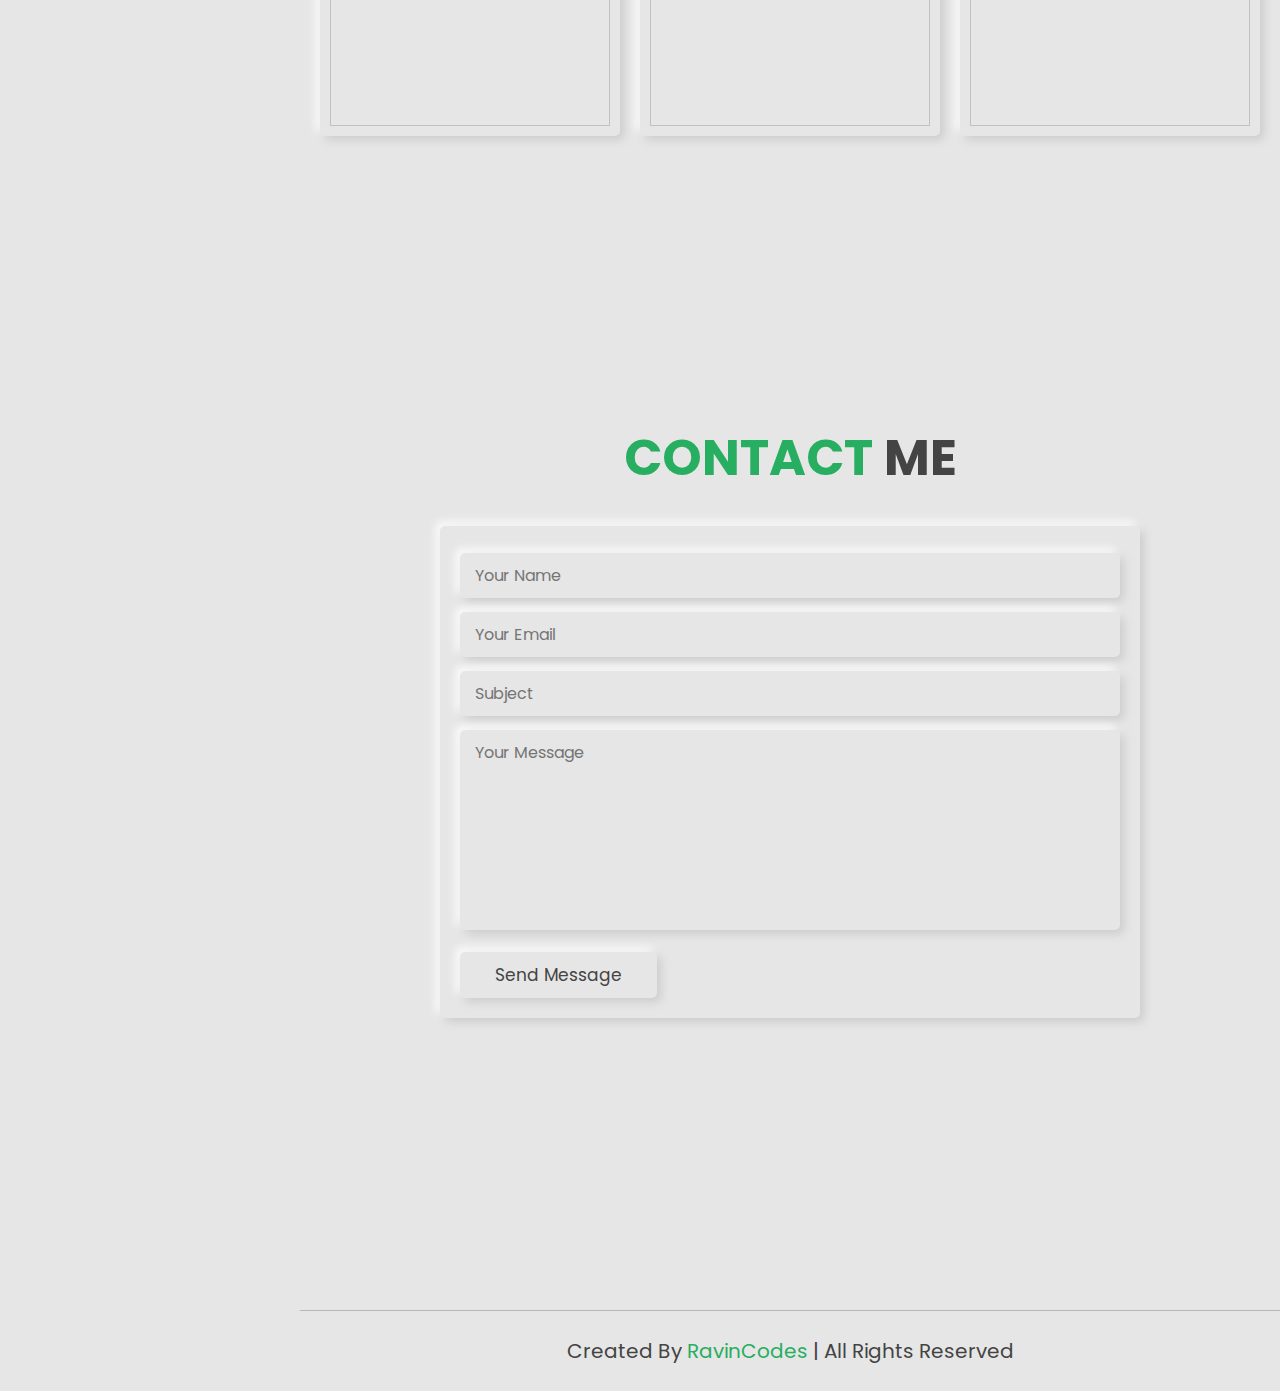
==== commit b25c90eb: "Update index.html" ====
--- a/index.html
+++ b/index.html
@@ -55,7 +55,7 @@
 
     <div class="content">
         <h3>Ravin codes</h3>
-        <p>I am a front-end developer</p>
+        <p>I am a <span class="typedText"> <span></p>
         <a href="#contact" class="btn">Let's Connect</a>
     </div>
 
@@ -75,7 +75,7 @@
 
 <section class="about" id="about">
 
-    <h1 class="heading"> <span>about</span> me </h1>
+    <h1 class="heading"> <span>My Bio</span> Data </h1>
 
     <div class="row">
 
@@ -187,48 +187,48 @@
         <div class="box">
             <img src="image.png" alt="">
             <div class="content">
-                <h3>project 01</h3>
-                <a href="#" class="btn">View</a>
+                <h3>CURRENCY APP</h3>
+                <a href="https://github.com/RavinCodes/Currency-converter" class="btn">View Code</a>
             </div>
         </div>
 
         <div class="box">
             <img src="img-2.png" alt="">
             <div class="content">
-                <h3>project 02</h3>
-                <a href="#" class="btn">View</a>
+                <h3>CARD GAME</h3>
+                <a href="https://github.com/RavinCodes/Memory-Card-Game-Ravin-Codes" class="btn">View Code</a>
             </div>
         </div>
 
         <div class="box">
             <img src="img-3.png" alt="">
             <div class="content">
-                <h3>project 03</h3>
-                <a href="#" class="btn">View</a>
+                <h3>TODO LIST</h3>
+                <a href="https://github.com/RavinCodes/Todo-List/tree/main" class="btn">View Code</a>
             </div>
         </div>
 
         <div class="box">
             <img src="img-4.png" alt="">
             <div class="content">
-                <h3>project 04</h3>
-                <a href="#" class="btn">View</a>
+                <h3>QR GENERATOR</h3>
+                <a href="https://github.com/RavinCodes/Qr-code-generator" class="btn">View Code</a>
             </div>
         </div>
 
         <div class="box">
             <img src="img-5.png" alt="">
             <div class="content">
-                <h3>project 05</h3>
-                <a href="#" class="btn">View</a>
+                <h3>MP3 PLAYER</h3>
+                <a href="https://github.com/RavinCodes/MP3-Player" class="btn">View Code</a>
             </div>
         </div>
 
         <div class="box">
             <img src="img-6.png" alt="">
             <div class="content">
-                <h3>project 06</h3>
-                <a href="#" class="btn">View</a>
+                <h3>CALCULATOR</h3>
+                <a href="#" class="btn">View Code</a>
             </div>
         </div>
 
@@ -245,11 +245,11 @@
     <h1 class="heading"> <span>contact</span> me </h1>
 
     <form action="https://formspree.io/f/mrgjjgkv" method="POST">
-        <input name="Full Name" type="text" placeholder="your name" class="box">
-        <input name="Email Account" type="email" placeholder="your email" class="box">
-        <input name="Subject" type="text" placeholder="subject" class="box">
-        <textarea name="Message Information" class="box" placeholder="your message" id="" cols="30" rows="10"></textarea>
-        <input type="submit" value="send message" class="btn">
+        <input name="Full Name" type="text" placeholder="Your Name" class="box">
+        <input name="Email Account" type="email" placeholder="Your Email" class="box">
+        <input name="Subject" type="text" placeholder="Subject" class="box">
+        <textarea name="Message Information" class="box" placeholder="Your Message" id="" cols="30" rows="10"></textarea>
+        <input type="submit" value="Send Message" class="btn">
     </form>
 
 </section>
@@ -258,9 +258,24 @@
 
 <div class="credits"> created by <span><a href="https://www.instagram.com/ravin.codes/">RavinCodes</a></span> | all rights reserved </div>
 
+<!-- Typed Js Link CDN -->
+    
+<script src="https://unpkg.com/typed.js@2.0.16/dist/typed.umd.js"></script>
 
 <!-- custom js file link  -->
+    
 <script src="portfolio.js"></script>
+    
+    <script>
+    
+        var typed = new Typed(.typedText, {
+                    strings: [ "Frontend Freelancer", "Blogger", "Content Creator" ],
+                    typeSpeed: 150,
+                    reverseSpeed: 150,
+                    loop: true
+        });
+    
+    </script>
 
 </body>
 </html>
